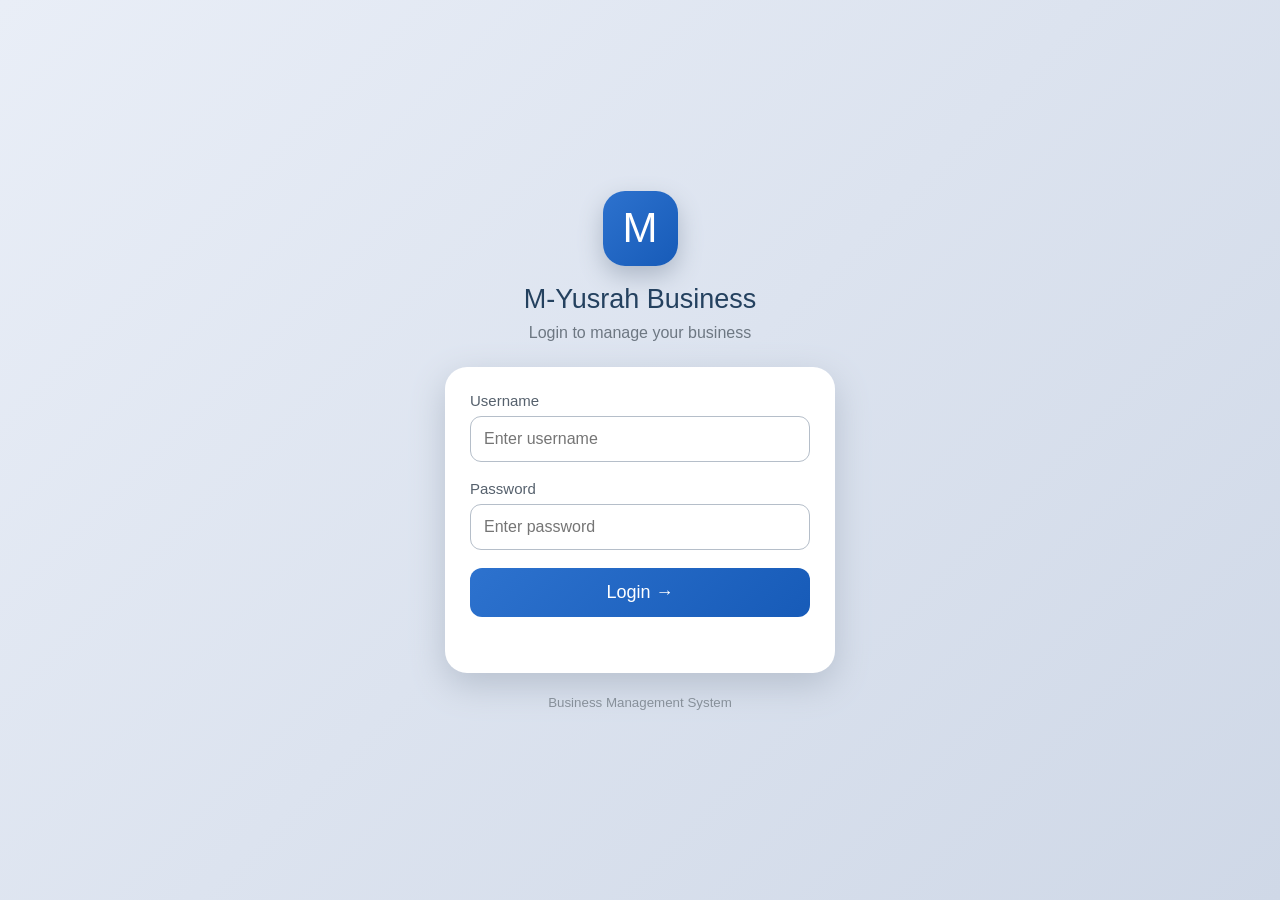
==== addproduct.html @ 2b00c2d4 "Add files via upload" ====
<!DOCTYPE html>
<html lang="en">
<head>
<meta charset="UTF-8"><meta name="viewport" content="width=device-width, initial-scale=1.0">
<meta name="theme-color" content="#1762c2"><title>Add Product - M-Yusrah Business</title>
<link rel="manifest" href="manifest.json"><link rel="stylesheet" href="style.css">
</head>
<body>
<div class="app">
  <aside class="sidebar" id="sidebar">
    <div class="side-head"><h2>M-Yusrah</h2><button id="closeMenu">×</button></div>
    <a href="dashboard.html">⌂ Home</a><a class="active" href="addproduct.html">⊕ Add Product</a>
    <a href="sellproduct.html">⊖ Sell Product</a><a href="history.html">◷ History</a>
  </aside><div class="overlay" id="overlay"></div>
  <header class="topbar"><button class="menu-btn" id="menuBtn"><span>☰</span></button><div class="brand">M-Yusrah Business</div><div class="done">✓</div></header>
  <main class="page-content">
    <h1>Add a product</h1>
    <form class="form-card" id="addProductForm">
      <input id="productName" type="text" placeholder="product name" required>
      <input id="buyPrice" type="number" min="0" step="0.01" placeholder="buyed price" required>
      <input id="sellPrice" type="number" min="0" step="0.01" placeholder="sell price" required>
      <input id="quantity" type="number" min="1" step="1" placeholder="Quantity" required>
      <button class="submit-btn" type="submit">⊕ Add Product</button>
    </form>
    <a class="back-btn" href="dashboard.html">Back Home</a>
  </main>
</div>
<script src="app.js"></script>
</body></html>
---- style.css ----
*{box-sizing:border-box}body{margin:0;font-family:Arial,Helvetica,sans-serif;background:#d2d2d2;color:#3d4147}.app{width:min(100%,1220px);min-height:100vh;margin:auto;background:#e9eaec;box-shadow:0 0 12px #777;position:relative;overflow-x:hidden}.topbar{height:56px;background:linear-gradient(135deg,#286bc9,#165bb8);display:flex;align-items:center;padding:0 12px;color:#fff;box-shadow:0 2px 6px #aaa;position:sticky;top:0;z-index:20}.menu-btn{width:39px;height:39px;border:1px solid #b9d1fa;border-radius:7px;background:#1762c2;color:white;font-size:25px;line-height:30px}.menu-btn span{display:block;transform:scaleX(1.05)}.brand{font-size:21px;letter-spacing:.4px;margin-left:10px;border-left:2px solid #e7d431;padding-left:5px}.done{margin-left:auto;font-size:31px}.sidebar{position:fixed;z-index:100;top:0;left:0;width:275px;height:100vh;background:#f8f9fc;box-shadow:4px 0 18px #555;transform:translateX(-105%);transition:.25s;padding:15px}.sidebar.open{transform:translateX(0)}.side-head{display:flex;justify-content:space-between;align-items:center;border-bottom:1px solid #ddd;margin-bottom:15px}.side-head h2{color:#2164bf}.side-head button{border:0;background:none;font-size:32px}.sidebar a,.install-side{display:block;text-decoration:none;color:#41464e;padding:14px;border-radius:10px;margin:5px 0;font-size:17px;border:0;width:100%;text-align:left;background:none}.sidebar a:hover,.sidebar a.active,.install-side:hover{background:#dbe8fa;color:#155bb8}.overlay{position:fixed;inset:0;background:#0008;z-index:90;display:none}.overlay.show{display:block}.home-content,.page-content,.history-content{padding:10px 14px 75px}.action-row{display:flex;gap:10px;align-items:center}.primary-btn,.danger-btn,.submit-btn,.back-btn{border:0;border-radius:17px;padding:13px 18px;color:#fff;text-decoration:none;font-size:18px;letter-spacing:.3px;box-shadow:0 6px 12px #c4c4c4}.primary-btn,.submit-btn,.back-btn{background:linear-gradient(135deg,#2d72ce,#175bb8)}.danger-btn{background:linear-gradient(135deg,#df4c54,#d42d39)}.stats{display:grid;grid-template-columns:repeat(2,minmax(0,1fr));gap:18px;margin:12px 0 4px}.stat-card{background:linear-gradient(145deg,#fafafa,#e6e6e6);border:1px solid #d0d0d0;border-radius:17px;padding:16px 10px;min-height:110px;box-shadow:5px 8px 18px #bbb}.stat-card small{display:block;font-size:14px;color:#626871;margin-bottom:15px}.stat-card strong{display:block;font-size:22px;font-weight:500;margin-bottom:6px}.stat-card span{font-size:13px;color:#69717b}.profit strong{color:#188852}.discount strong{color:#c63e3e}.products-section h2,.page-content h1,.history-content h1{font-size:22px;font-weight:500;margin:5px 0}.products-box{background:#b8c8e1;border:1px solid #8194b0;border-radius:12px 12px 0 0;padding:7px;min-height:280px}.availability{text-align:center;color:#c43f46;font-size:13px;margin:2px 0 12px}.product-row{display:grid;grid-template-columns:1.1fr 1.3fr 1fr;background:linear-gradient(135deg,#337bd7,#1658b5);color:white;border-radius:8px;margin:7px 0;overflow:hidden}.product-row div{padding:5px 7px;border-right:1px solid #9ec3ff}.product-row div:last-child{border:0}.product-row small{display:block;font-size:9px;margin-bottom:7px}.product-row strong{font-size:18px;font-weight:400}.empty-state{text-align:center;color:#657083;padding:35px 10px}.fab{position:fixed;bottom:10px;left:50%;transform:translateX(-50%);text-decoration:none;color:#333;text-align:center;z-index:15}.fab b{display:flex;width:54px;height:54px;border-radius:50%;background:#ffb000;align-items:center;justify-content:center;font-size:31px;font-weight:300;box-shadow:0 3px 12px #999;margin:auto}.fab span{display:block;font-size:11px;margin-top:5px}.page-content{max-width:720px;margin:auto}.page-content h1{margin-left:0}.form-card{background:linear-gradient(145deg,#fafafa,#ececec);padding:18px 14px 46px;border-radius:18px;box-shadow:8px 13px 28px #c7c7c7;margin-top:4px}.form-card input,.form-card select{width:100%;height:38px;border:1px solid #9da5ae;border-radius:19px;background:#f4f4f4;margin-bottom:8px;padding:0 10px;font-size:18px;color:#555;outline:none}.submit-btn{display:block;margin:24px auto 0;font-size:19px}.back-btn{display:block;width:205px;text-align:center;margin:44px auto 0;border-radius:17px}.sell-info{display:flex;justify-content:space-between;align-items:center;margin:0 10px 15px}.sell-info label{display:block;color:#8a8f96;font-size:18px;margin-bottom:3px}.qty-control{display:flex;gap:13px;align-items:center;font-size:31px}.qty-control button{border:0;border-radius:17px;width:48px;height:34px;background:#2266bf;color:white;font-size:35px;line-height:20px}.price-preview{text-align:right}.price-preview strong{font-size:31px;font-weight:400}.history-content{max-width:850px;margin:auto}.history-card{background:#fff;border-radius:14px;padding:14px;margin:10px 0;box-shadow:0 4px 15px #c9c9c9;border-left:5px solid #2165bf}.history-card h3{margin:0 0 8px;font-weight:500}.history-grid{display:grid;grid-template-columns:repeat(2,1fr);gap:7px;font-size:14px}.history-grid span{color:#6c7480}.history-empty{background:#fff;border-radius:14px}.modal{display:none;position:fixed;inset:0;background:#0008;z-index:200;align-items:center;justify-content:center}.modal.show{display:flex}.modal-box{width:min(90%,420px);background:#fff;border-radius:18px;padding:22px;box-shadow:0 8px 30px #222}.modal-box h3{margin-top:0}.modal-box p{line-height:1.5;color:#69717b}.modal-box>div{display:flex;justify-content:flex-end;gap:10px;margin-top:20px}.cancel,.confirm{border:0;padding:10px 18px;border-radius:9px;font-size:15px}.cancel{background:#ddd}.confirm{background:#d93742;color:#fff}
@media(min-width:700px){.app{min-height:100vh}.home-content{max-width:1000px;margin:auto}.stats{grid-template-columns:repeat(4,1fr)}.stat-card{min-height:120px}.products-box{min-height:340px}.action-row{max-width:620px}.sidebar{position:absolute;height:100vh}.fab{position:absolute}.history-grid{grid-template-columns:repeat(3,1fr)}}
@media(max-width:430px){.brand{font-size:20px}.action-row{gap:9px}.primary-btn,.danger-btn{font-size:17px;padding:12px 11px}.stats{gap:16px 12px}.stat-card{padding:15px 10px}.products-box{min-height:300px}}

.remove-btn{background:linear-gradient(135deg,#e07b28,#c95d14);border-radius:17px;padding:13px 18px;color:#fff;text-decoration:none;font-size:18px;letter-spacing:.3px;box-shadow:0 6px 12px #c4c4c4}
.remove-submit{display:block;margin:24px auto 0;border:0;border-radius:17px;padding:13px 18px;background:linear-gradient(135deg,#e07b28,#c95d14);color:#fff;font-size:18px;box-shadow:0 6px 12px #c4c4c4}
.remove-choice{display:block;margin:14px 4px;font-size:16px;color:#59616b}.remove-choice input{width:auto;height:auto;margin-right:8px}.selected-product-info{background:#e5edf8;border-radius:10px;padding:10px;margin:2px 0 14px;color:#4b617a;font-size:14px}
.login-body{min-height:100vh;margin:0;font-family:Arial,Helvetica,sans-serif;background:linear-gradient(135deg,#e9eef7,#cfd8e7);display:flex;align-items:center;justify-content:center}.login-page{width:min(92%,420px);text-align:center;padding:30px 15px}.login-logo{width:75px;height:75px;border-radius:22px;margin:0 auto 18px;background:linear-gradient(135deg,#2d72ce,#175bb8);color:#fff;font-size:42px;display:flex;align-items:center;justify-content:center;box-shadow:0 10px 25px #aeb8c7}.login-page h1{font-size:27px;margin:0;color:#24415f;font-weight:500}.login-page>p{color:#6d7782;margin:9px 0 25px}.login-card{background:#fff;padding:25px;border-radius:22px;box-shadow:0 12px 35px #b7c0ce;text-align:left}.login-card label{display:block;margin:0 0 7px;color:#56616d;font-size:15px}.login-card input{width:100%;height:46px;border:1px solid #b5bec9;border-radius:11px;padding:0 13px;font-size:16px;margin-bottom:18px;outline:none}.login-card input:focus{border-color:#2165bf;box-shadow:0 0 0 3px #2165bf22}.login-btn{width:100%;border:0;border-radius:12px;background:linear-gradient(135deg,#2d72ce,#175bb8);color:#fff;padding:14px;font-size:18px}.login-page>small{display:block;color:#87909a;margin-top:22px}.login-card #loginError{color:#cf3541;text-align:center;margin-top:13px;min-height:18px;font-size:14px}
@media(max-width:520px){.action-row{flex-wrap:wrap}.primary-btn,.remove-btn,.danger-btn{flex:1;text-align:center;white-space:nowrap;font-size:15px;padding:12px 8px}}
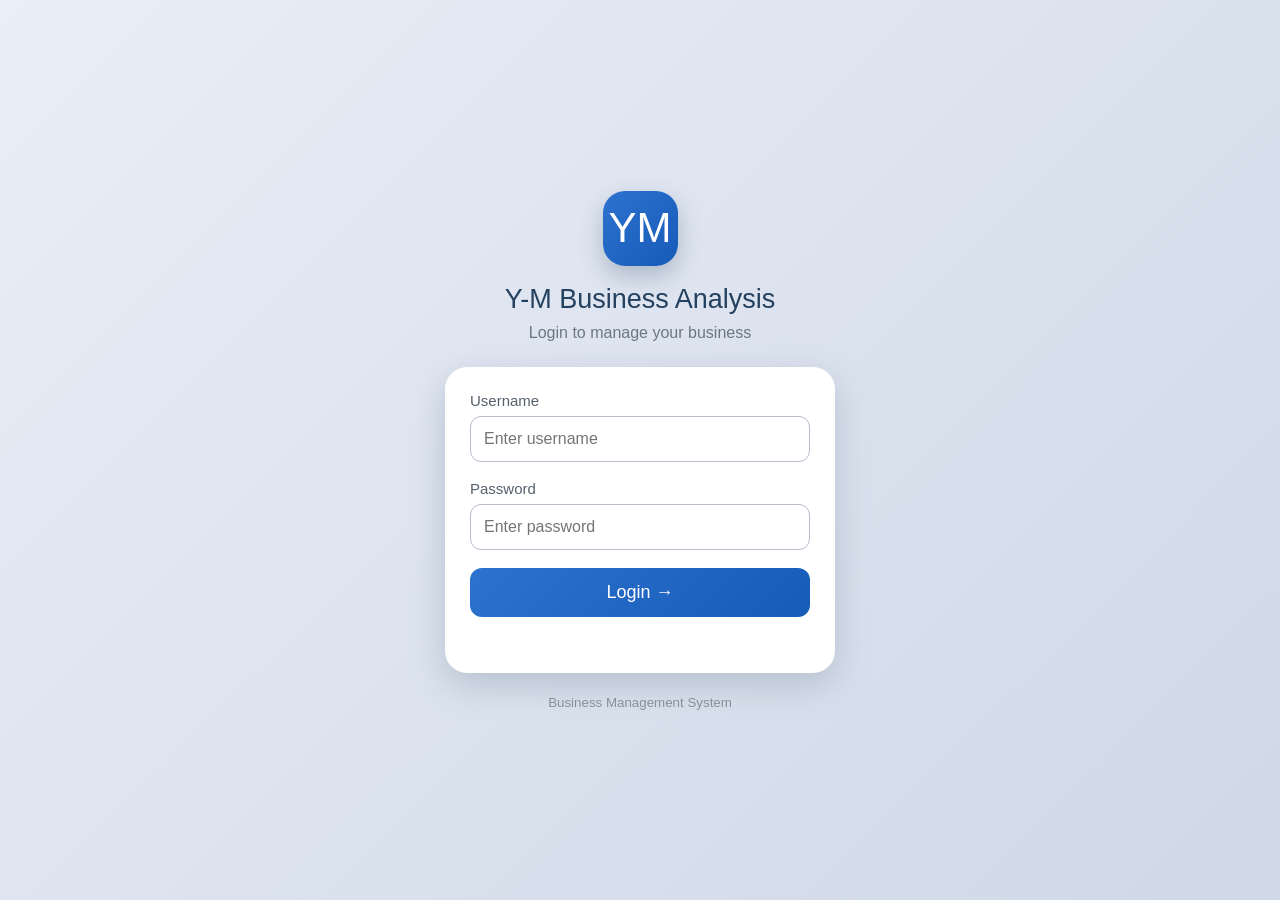
==== commit 539a8d8e: "Add files via upload" ====
--- a/addproduct.html
+++ b/addproduct.html
@@ -2,17 +2,17 @@
 <html lang="en">
 <head>
 <meta charset="UTF-8"><meta name="viewport" content="width=device-width, initial-scale=1.0">
-<meta name="theme-color" content="#1762c2"><title>Add Product - M-Yusrah Business</title>
+<meta name="theme-color" content="#1762c2"><title>Add Product - Y-M Business Analysis</title>
 <link rel="manifest" href="manifest.json"><link rel="stylesheet" href="style.css">
 </head>
 <body>
 <div class="app">
   <aside class="sidebar" id="sidebar">
-    <div class="side-head"><h2>M-Yusrah</h2><button id="closeMenu">×</button></div>
+    <div class="side-head"><h2>Y-M</h2><button id="closeMenu">×</button></div>
     <a href="dashboard.html">⌂ Home</a><a class="active" href="addproduct.html">⊕ Add Product</a>
-    <a href="sellproduct.html">⊖ Sell Product</a><a href="history.html">◷ History</a>
+    <a href="sellproduct.html">⊖ Sell Product</a><a href="history.html">◷ History</a><a href="analytics.html">▥ Products Analysis</a>
   </aside><div class="overlay" id="overlay"></div>
-  <header class="topbar"><button class="menu-btn" id="menuBtn"><span>☰</span></button><div class="brand">M-Yusrah Business</div><div class="done">✓</div></header>
+  <header class="topbar"><button class="menu-btn" id="menuBtn"><span>☰</span></button><div class="brand">Y-M Business Analysis</div><div class="done">✓</div></header>
   <main class="page-content">
     <h1>Add a product</h1>
     <form class="form-card" id="addProductForm">
--- a/style.css
+++ b/style.css
@@ -7,3 +7,7 @@
 .remove-choice{display:block;margin:14px 4px;font-size:16px;color:#59616b}.remove-choice input{width:auto;height:auto;margin-right:8px}.selected-product-info{background:#e5edf8;border-radius:10px;padding:10px;margin:2px 0 14px;color:#4b617a;font-size:14px}
 .login-body{min-height:100vh;margin:0;font-family:Arial,Helvetica,sans-serif;background:linear-gradient(135deg,#e9eef7,#cfd8e7);display:flex;align-items:center;justify-content:center}.login-page{width:min(92%,420px);text-align:center;padding:30px 15px}.login-logo{width:75px;height:75px;border-radius:22px;margin:0 auto 18px;background:linear-gradient(135deg,#2d72ce,#175bb8);color:#fff;font-size:42px;display:flex;align-items:center;justify-content:center;box-shadow:0 10px 25px #aeb8c7}.login-page h1{font-size:27px;margin:0;color:#24415f;font-weight:500}.login-page>p{color:#6d7782;margin:9px 0 25px}.login-card{background:#fff;padding:25px;border-radius:22px;box-shadow:0 12px 35px #b7c0ce;text-align:left}.login-card label{display:block;margin:0 0 7px;color:#56616d;font-size:15px}.login-card input{width:100%;height:46px;border:1px solid #b5bec9;border-radius:11px;padding:0 13px;font-size:16px;margin-bottom:18px;outline:none}.login-card input:focus{border-color:#2165bf;box-shadow:0 0 0 3px #2165bf22}.login-btn{width:100%;border:0;border-radius:12px;background:linear-gradient(135deg,#2d72ce,#175bb8);color:#fff;padding:14px;font-size:18px}.login-page>small{display:block;color:#87909a;margin-top:22px}.login-card #loginError{color:#cf3541;text-align:center;margin-top:13px;min-height:18px;font-size:14px}
 @media(max-width:520px){.action-row{flex-wrap:wrap}.primary-btn,.remove-btn,.danger-btn{flex:1;text-align:center;white-space:nowrap;font-size:15px;padding:12px 8px}}
+.product-row{grid-template-columns:42px 1.1fr 1.3fr 1fr}.product-no{display:flex;align-items:center;justify-content:center;border-right:1px solid #9ec3ff;font-weight:bold}.history-title-row{display:flex;justify-content:space-between;align-items:center;gap:10px;margin-bottom:12px}.history-title-row h1{margin:0}.history-head{display:flex;justify-content:space-between;align-items:flex-start}.history-head h3{margin:0 0 4px}.history-head small{color:#777}.delete-history{border:0;background:#df3540;color:#fff;border-radius:50%;width:34px;height:34px;font-size:22px}.view-receipt{border:0;background:#2165bf;color:#fff;border-radius:10px;padding:9px 14px;margin-top:12px;font-size:15px}.qty-input-direct{width:58px!important;height:38px!important;border:0!important;border-radius:10px!important;background:#fff!important;text-align:center;font-size:22px!important;margin:0!important;padding:0!important}.chart-card{background:#fff;border-radius:18px;padding:12px;margin:14px 0;box-shadow:6px 10px 22px #c4c4c4}.chart-card canvas{display:block;width:100%;height:300px}.analytics-content{max-width:900px;margin:auto;padding:10px 14px 60px}.receipt-modal-box{width:min(92%,430px);max-height:90vh;overflow:auto;background:#fff;border-radius:18px;padding:18px;box-shadow:0 10px 35px #222}.receipt{font-family:Arial,sans-serif;border:1px dashed #777;padding:18px;background:#fff}.receipt-brand{text-align:center;font-size:21px;font-weight:bold;color:#2165bf}.receipt-title{text-align:center;margin:5px 0 15px;font-weight:bold}.receipt-line,.receipt-total{display:flex;justify-content:space-between;gap:10px;padding:7px 0;border-bottom:1px dashed #ddd;font-size:14px}.receipt-total{font-size:19px;border-bottom:2px solid #333;border-top:2px solid #333;margin-top:7px}.receipt p{text-align:center;font-size:13px;color:#777;margin-bottom:0}.receipt-actions{display:flex;gap:10px;justify-content:flex-end;margin-top:15px}.share-btn{border:0;background:#2165bf;color:#fff;padding:11px 16px;border-radius:10px;font-size:15px}.history-card .view-receipt{width:auto}.modal{align-items:center;justify-content:center}@media(max-width:520px){.history-title-row{align-items:flex-start;flex-direction:column}.history-title-row .danger-btn{width:100%}.product-row{grid-template-columns:30px 1.1fr 1.2fr .9fr}.product-row strong{font-size:15px}.chart-card canvas{height:260px}}
+
+.print-btn{border:0;background:#3f4954;color:#fff;padding:11px 16px;border-radius:10px;font-size:15px}.chart-history-btn{display:inline-block;margin:10px 0 2px;text-decoration:none;background:#2165bf;color:#fff;padding:9px 15px;border-radius:10px}.analysis-history-row{display:flex;justify-content:space-between;background:#fff;padding:13px 15px;border-radius:10px;margin:7px 0;box-shadow:0 3px 10px #ccc}.date-chart-card{background:#fff;border-radius:18px;padding:12px;box-shadow:6px 10px 22px #c4c4c4}.date-chart-card canvas{width:100%;height:330px;display:block}.analysis-history-list{margin-top:15px}
+.price-preview small{display:block;color:#69717b;font-size:12px;margin-top:3px}.analysis-history-row{display:flex;justify-content:space-between;align-items:center;gap:12px;background:#fff;border-radius:12px;padding:12px 14px;margin:8px 0;box-shadow:0 3px 10px #d0d0d0}.analysis-history-row b{display:block;font-size:14px}.analysis-history-row small{display:block;color:#737b85;margin-top:4px}.analysis-history-row>span{font-weight:bold;color:#2165bf;white-space:nowrap}
